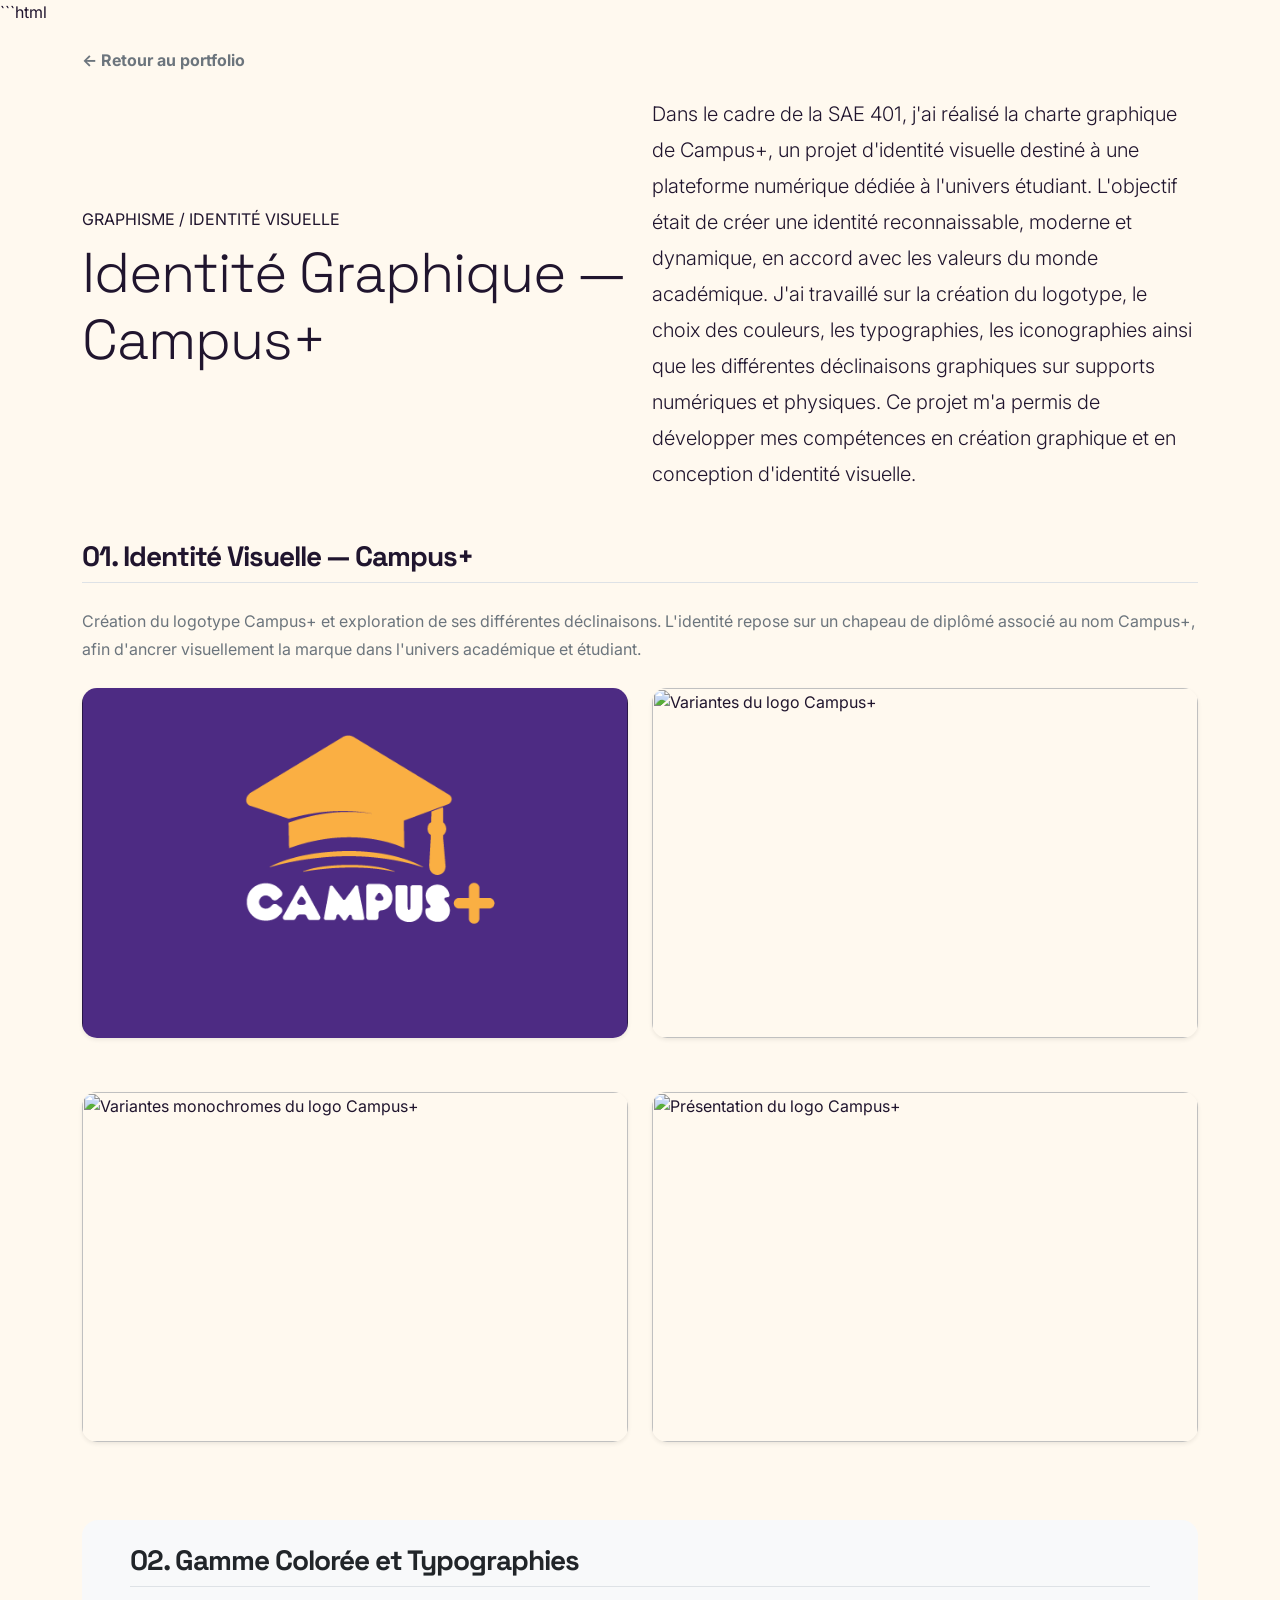
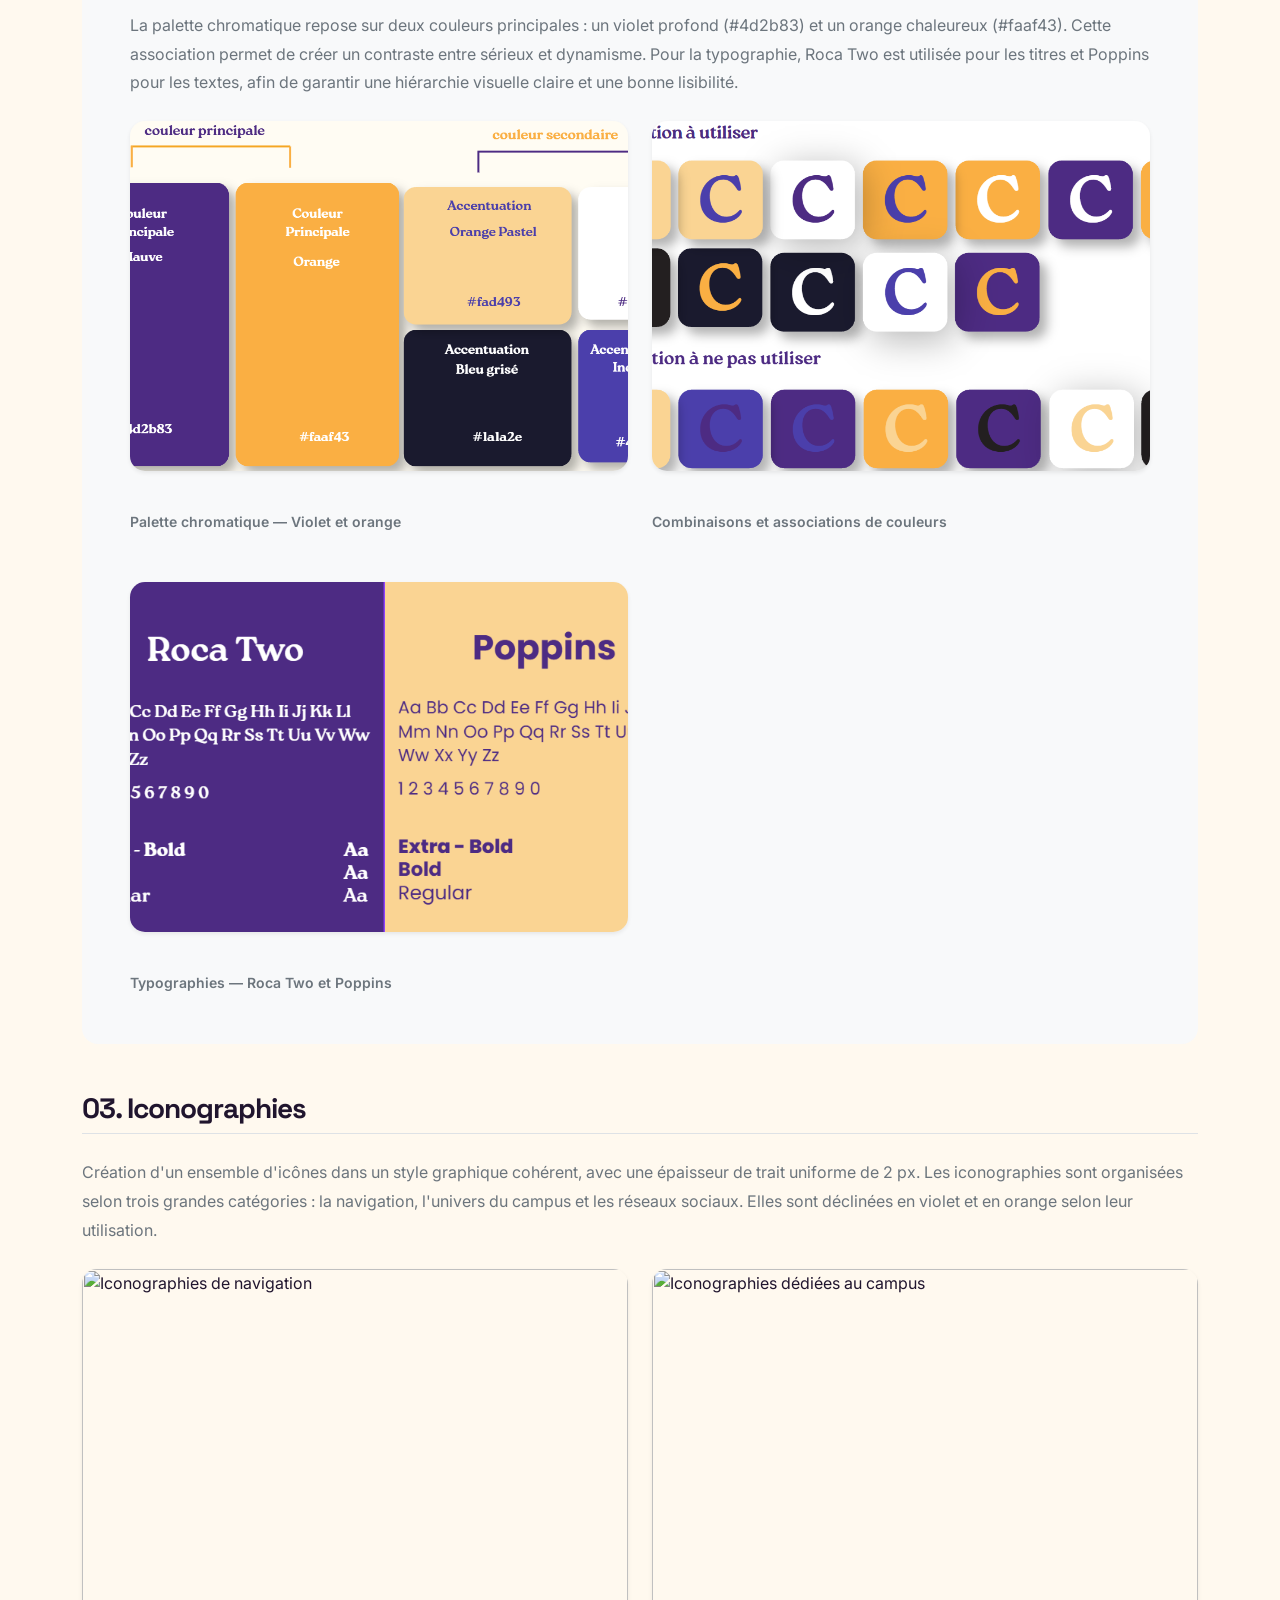
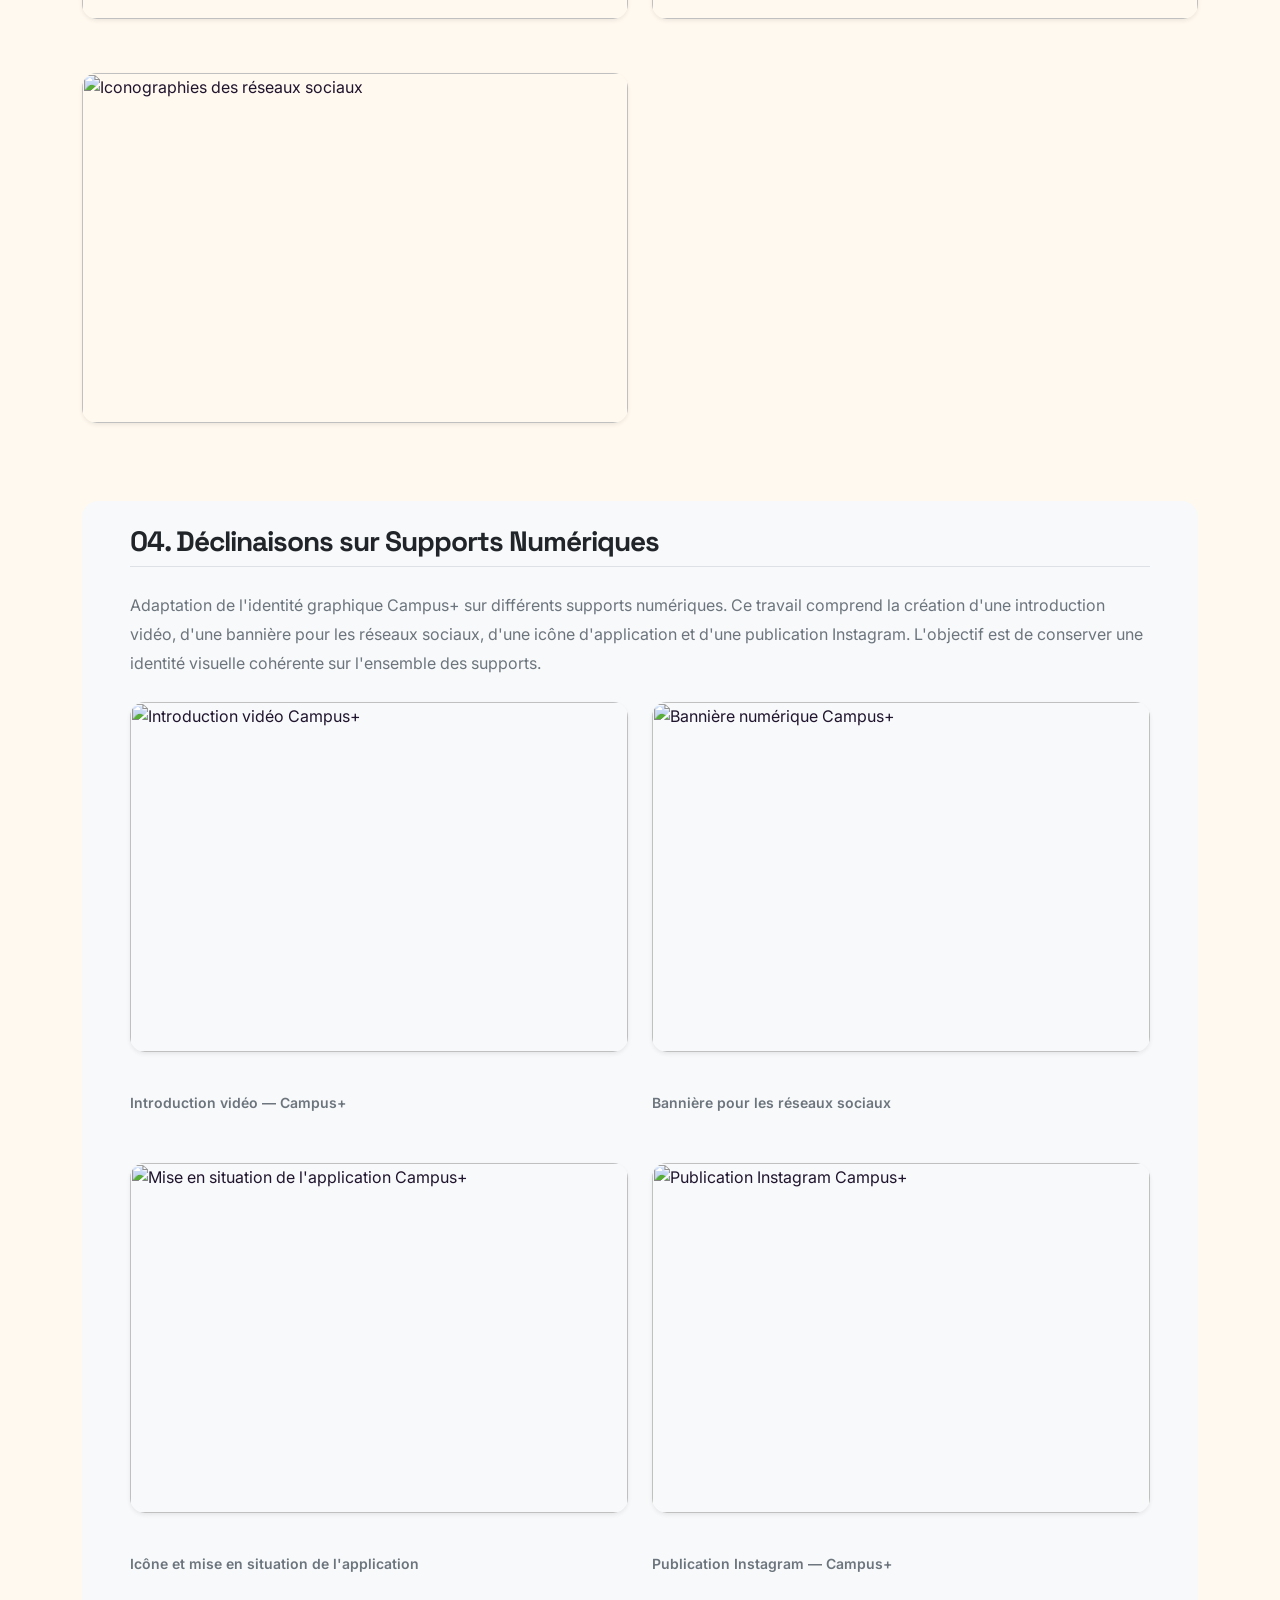
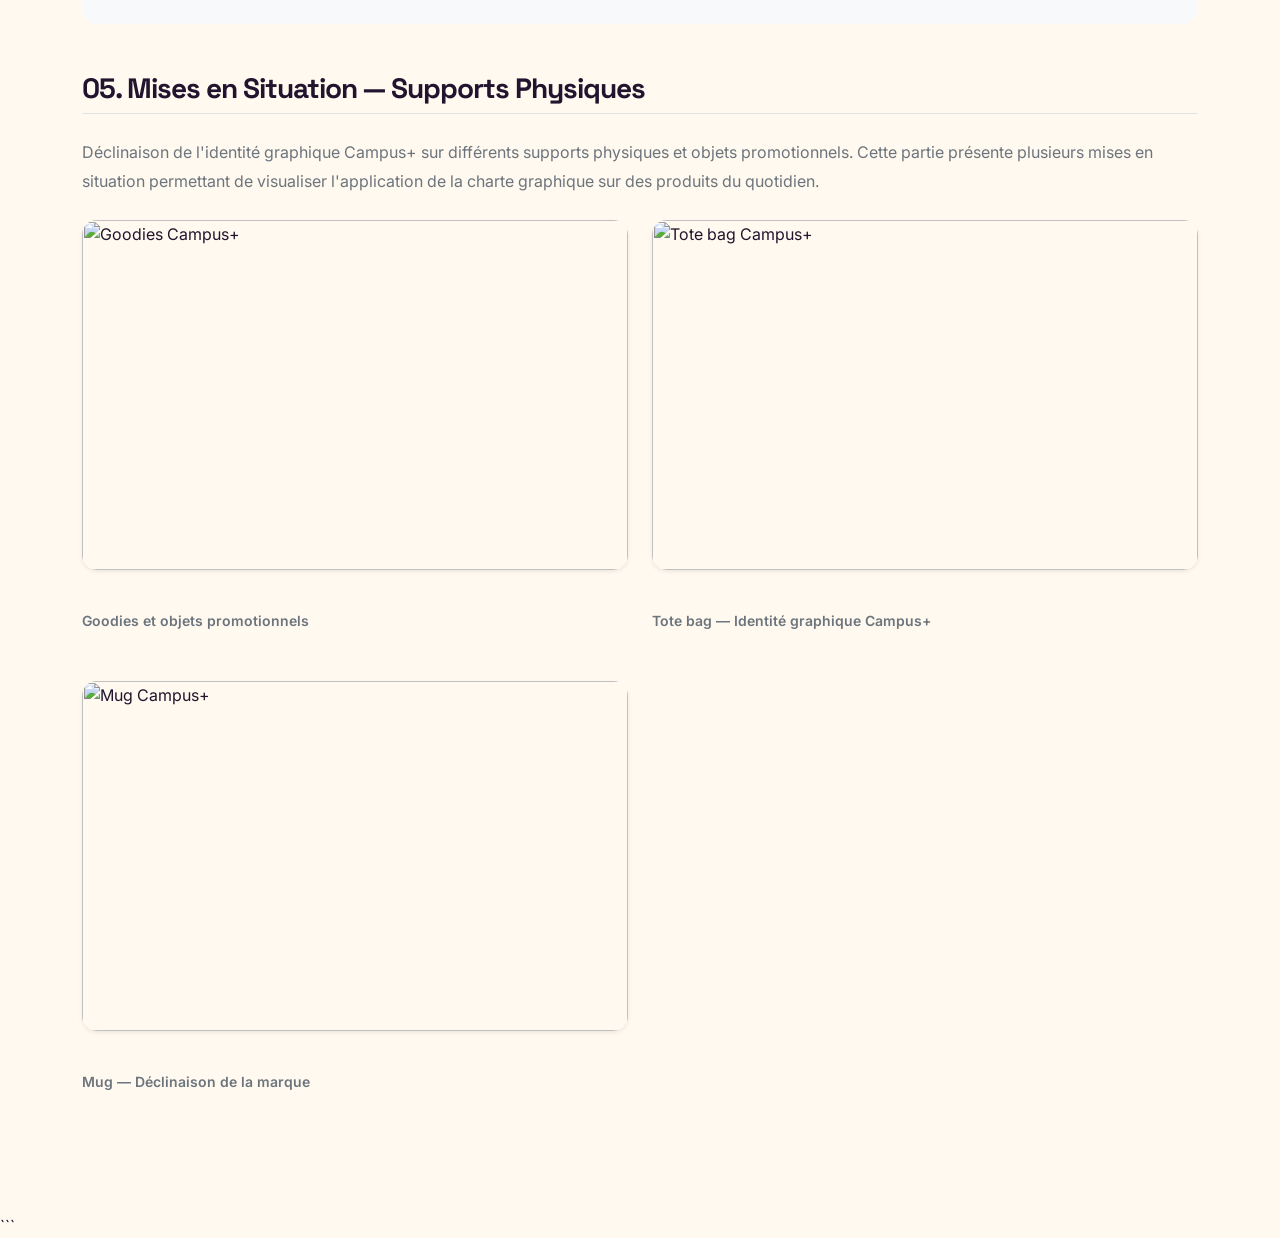
==== projetCampusPlus.html @ cddc9abd "up5" ====
```html
<!DOCTYPE html>
<html lang="fr">
<head>
    <meta charset="UTF-8">
    <meta name="viewport" content="width=device-width, initial-scale=1.0">
    
    <title>Projet Campus+ | Mon Portfolio</title>

    <link href="https://cdn.jsdelivr.net/npm/bootstrap@5.3.0/dist/css/bootstrap.min.css" rel="stylesheet">
    <link rel="stylesheet" href="style.css">
    <style>
        .project-hero { padding: 80px 0; background: #f8f9fa; }
        .project-img { border-radius: 15px; margin-bottom: 30px; width: 100%; }
        .back-link { text-decoration: none; color: #6c757d; transition: 0.3s; }
        .back-link:hover { color: #000; }
    </style>
</head>
<body>

<nav class="py-4">
    <div class="container">
        <a href="index.html" class="back-link fw-bold">← Retour au portfolio</a>
    </div>
</nav>

<article>
  
<header class="container">
    <div class="glass-header">
        <div class="row align-items-center">
            <div class="col-lg-6">
                <span class="text-muted-custom text-uppercase mb-2 d-block">
                    Graphisme / Identité Visuelle
                </span>
                <h1 class="display-4">
                    Identité Graphique — Campus+
                </h1>
            </div>
            <div class="col-lg-6">
                <p class="lead mb-0">
                    Dans le cadre de la SAE 401, j'ai réalisé la charte
                    graphique de Campus+, un projet d'identité visuelle
                    destiné à une plateforme numérique dédiée à l'univers
                    étudiant. L'objectif était de créer une identité
                    reconnaissable, moderne et dynamique, en accord avec
                    les valeurs du monde académique. J'ai travaillé sur
                    la création du logotype, le choix des couleurs,
                    les typographies, les iconographies ainsi que
                    les différentes déclinaisons graphiques sur supports
                    numériques et physiques. Ce projet m'a permis de
                    développer mes compétences en création graphique
                    et en conception d'identité visuelle.
                </p>
            </div>
        </div>
    </div>
</header>


<div class="container py-5">

    <!-- 01. Identité visuelle -->
    <section class="mb-5">
        <h3 class="fw-bold mb-4 border-bottom pb-2">
            01. Identité Visuelle — Campus+
        </h3>

        <p class="text-secondary mb-4">
            Création du logotype Campus+ et exploration de ses différentes
            déclinaisons. L'identité repose sur un chapeau de diplômé
            associé au nom Campus+, afin d'ancrer visuellement la marque
            dans l'univers académique et étudiant.
        </p>

        <div class="row g-4">

            <!-- Image 1 -->
            <div class="col-md-6">
                <div class="img-container">
                    <img src="img/cultureArtistique/DifferentsLogo.png"
                         class="project-img shadow-sm"
                         alt="Logo principal Campus+"
                         style="width: 100%; height: 350px; object-fit: cover;">
                </div>
            </div>

            <!-- Image 2 -->
            <div class="col-md-6">
                <div class="img-container">
                    <img src="img/CultureArtistique/DifferentsLogo1.png"
                         class="project-img shadow-sm"
                         alt="Variantes du logo Campus+"
                         style="width: 100%; height: 350px; object-fit: cover;">
                </div>
            </div>

            <!-- Image 3 -->
            <div class="col-md-6">
                <div class="img-container">
                    <img src="img/CultureArtistique/DifferentsLogo2.png"
                         class="project-img shadow-sm"
                         alt="Variantes monochromes du logo Campus+"
                         style="width: 100%; height: 350px; object-fit: cover;">
                </div>
            </div>

            <!-- Image 4 -->
            <div class="col-md-6">
                <div class="img-container">
                    <img src="img/CultureArtistique/DifferentsLogo3.png"
                         class="project-img shadow-sm"
                         alt="Présentation du logo Campus+"
                         style="width: 100%; height: 350px; object-fit: cover;">
                </div>
            </div>

        </div>
    </section>


    <!-- 02. Gamme colorée et typographies -->
    <section class="mb-5 py-4 bg-light rounded-4 px-3 px-md-5">
        <h3 class="fw-bold mb-4 border-bottom pb-2 text-dark">
            02. Gamme Colorée et Typographies
        </h3>

        <p class="text-secondary mb-4">
            La palette chromatique repose sur deux couleurs principales :
            un violet profond (#4d2b83) et un orange chaleureux (#faaf43).
            Cette association permet de créer un contraste entre sérieux
            et dynamisme. Pour la typographie, Roca Two est utilisée
            pour les titres et Poppins pour les textes, afin de garantir
            une hiérarchie visuelle claire et une bonne lisibilité.
        </p>

        <div class="row g-4">

            <!-- Image 1 -->
            <div class="col-md-6">
                <div class="img-container">
                    <img src="img/palette.png"
                         class="project-img shadow-sm"
                         alt="Palette de couleurs Campus+"
                         style="width: 100%; height: 350px; object-fit: cover;">
                </div>

                <p class="mt-2 mb-4 small fw-semibold text-secondary">
                    Palette chromatique — Violet et orange
                </p>
            </div>

            <!-- Image 2 -->
            <div class="col-md-6">
                <div class="img-container">
                    <img src="img/combinaisons.png"
                         class="project-img shadow-sm"
                         alt="Combinaisons de couleurs Campus+"
                         style="width: 100%; height: 350px; object-fit: cover;">
                </div>

                <p class="mt-2 mb-4 small fw-semibold text-secondary">
                    Combinaisons et associations de couleurs
                </p>
            </div>

            <!-- Image 3 -->
            <div class="col-md-6">
                <div class="img-container">
                    <img src="img/Typographie.png"
                         class="project-img shadow-sm"
                         alt="Typographies Roca Two et Poppins"
                         style="width: 100%; height: 350px; object-fit: cover;">
                </div>

                <p class="mt-2 mb-4 small fw-semibold text-secondary">
                    Typographies — Roca Two et Poppins
                </p>
            </div>

        </div>
    </section>


    <!-- 03. Iconographies -->
    <section class="mb-5">
        <h3 class="fw-bold mb-4 border-bottom pb-2">
            03. Iconographies
        </h3>

        <p class="text-secondary mb-4">
            Création d'un ensemble d'icônes dans un style graphique
            cohérent, avec une épaisseur de trait uniforme de 2 px.
            Les iconographies sont organisées selon trois grandes
            catégories : la navigation, l'univers du campus et
            les réseaux sociaux. Elles sont déclinées en violet
            et en orange selon leur utilisation.
        </p>

        <div class="row g-4">

            <!-- Image 1 -->
            <div class="col-md-6">
                <div class="img-container">
                    <img src="img/CampusPlus-icones-navigation.png"
                         class="project-img shadow-sm"
                         alt="Iconographies de navigation"
                         style="width: 100%; height: 350px; object-fit: cover;">
                </div>
            </div>

            <!-- Image 2 -->
            <div class="col-md-6">
                <div class="img-container">
                    <img src="img/CampusPlus-icones-campus.png"
                         class="project-img shadow-sm"
                         alt="Iconographies dédiées au campus"
                         style="width: 100%; height: 350px; object-fit: cover;">
                </div>
            </div>

            <!-- Image 3 -->
            <div class="col-md-6">
                <div class="img-container">
                    <img src="img/CampusPlus-icones-reseaux.png"
                         class="project-img shadow-sm"
                         alt="Iconographies des réseaux sociaux"
                         style="width: 100%; height: 350px; object-fit: cover;">
                </div>
            </div>

        </div>
    </section>


    <!-- 04. Supports numériques -->
    <section class="mb-5 py-4 bg-light rounded-4 px-3 px-md-5">
        <h3 class="fw-bold mb-4 border-bottom pb-2 text-dark">
            04. Déclinaisons sur Supports Numériques
        </h3>

        <p class="text-secondary mb-4">
            Adaptation de l'identité graphique Campus+ sur différents
            supports numériques. Ce travail comprend la création
            d'une introduction vidéo, d'une bannière pour les réseaux
            sociaux, d'une icône d'application et d'une publication
            Instagram. L'objectif est de conserver une identité
            visuelle cohérente sur l'ensemble des supports.
        </p>

        <div class="row g-4">

            <!-- Image 1 -->
            <div class="col-md-6">
                <div class="img-container">
                    <img src="img/CampusPlus-intro-video.png"
                         class="project-img shadow-sm"
                         alt="Introduction vidéo Campus+"
                         style="width: 100%; height: 350px; object-fit: cover;">
                </div>

                <p class="mt-2 mb-4 small fw-semibold text-secondary">
                    Introduction vidéo — Campus+
                </p>
            </div>

            <!-- Image 2 -->
            <div class="col-md-6">
                <div class="img-container">
                    <img src="img/CampusPlus-banniere.png"
                         class="project-img shadow-sm"
                         alt="Bannière numérique Campus+"
                         style="width: 100%; height: 350px; object-fit: cover;">
                </div>

                <p class="mt-2 mb-4 small fw-semibold text-secondary">
                    Bannière pour les réseaux sociaux
                </p>
            </div>

            <!-- Image 3 -->
            <div class="col-md-6">
                <div class="img-container">
                    <img src="img/CampusPlus-application.png"
                         class="project-img shadow-sm"
                         alt="Mise en situation de l'application Campus+"
                         style="width: 100%; height: 350px; object-fit: cover;">
                </div>

                <p class="mt-2 mb-4 small fw-semibold text-secondary">
                    Icône et mise en situation de l'application
                </p>
            </div>

            <!-- Image 4 -->
            <div class="col-md-6">
                <div class="img-container">
                    <img src="img/CampusPlus-instagram.png"
                         class="project-img shadow-sm"
                         alt="Publication Instagram Campus+"
                         style="width: 100%; height: 350px; object-fit: cover;">
                </div>

                <p class="mt-2 mb-4 small fw-semibold text-secondary">
                    Publication Instagram — Campus+
                </p>
            </div>

        </div>
    </section>


    <!-- 05. Mises en situation -->
    <section class="mb-5">
        <h3 class="fw-bold mb-4 border-bottom pb-2">
            05. Mises en Situation — Supports Physiques
        </h3>

        <p class="text-secondary mb-4">
            Déclinaison de l'identité graphique Campus+ sur différents
            supports physiques et objets promotionnels. Cette partie
            présente plusieurs mises en situation permettant de
            visualiser l'application de la charte graphique sur
            des produits du quotidien.
        </p>

        <div class="row g-4">

            <!-- Image 1 -->
            <div class="col-md-6">
                <div class="img-container">
                    <img src="img/CampusPlus-goodies.png"
                         class="project-img shadow-sm"
                         alt="Goodies Campus+"
                         style="width: 100%; height: 350px; object-fit: cover;">
                </div>

                <p class="mt-2 mb-4 small fw-semibold text-secondary">
                    Goodies et objets promotionnels
                </p>
            </div>

            <!-- Image 2 -->
            <div class="col-md-6">
                <div class="img-container">
                    <img src="img/CampusPlus-totebag.png"
                         class="project-img shadow-sm"
                         alt="Tote bag Campus+"
                         style="width: 100%; height: 350px; object-fit: cover;">
                </div>

                <p class="mt-2 mb-4 small fw-semibold text-secondary">
                    Tote bag — Identité graphique Campus+
                </p>
            </div>

            <!-- Image 3 -->
            <div class="col-md-6">
                <div class="img-container">
                    <img src="img/CampusPlus-mug.png"
                         class="project-img shadow-sm"
                         alt="Mug Campus+"
                         style="width: 100%; height: 350px; object-fit: cover;">
                </div>

                <p class="mt-2 mb-4 small fw-semibold text-secondary">
                    Mug — Déclinaison de la marque
                </p>
            </div>

        </div>
    </section>

</div>

</article>

</body>
</html>
```
---- style.css ----
/* ========================================
   PORTFOLIO SOFIANE DUBOIS — POP DESIGN
   ======================================== */

@import url('https://fonts.googleapis.com/css2?family=Space+Grotesk:wght@400;500;600;700&family=Inter:wght@400;500;600;700&display=swap');

:root {
    --bg: #fff9ef;
    --ink: #20152e;
    --purple: #713bff;
    --pink: #ff69b4;
    --yellow: #ffe66d;
    --blue: #8be9fd;
    --white: #ffffff;
    --radius: 28px;
}

html {
    scroll-behavior: smooth;
    scroll-padding-top: 100px;
}

body {
    font-family: 'Inter', sans-serif;
    background: var(--bg);
    color: var(--ink);
    overflow-x: hidden;
}

h1, h2, h3, h4, h5, .navbar-brand {
    font-family: 'Space Grotesk', sans-serif;
    letter-spacing: -1px;
}

h2 {
    font-size: clamp(2.2rem, 5vw, 4rem);
    font-weight: 700;
    margin-bottom: 30px;
}

h2::after {
    content: '.';
    color: var(--purple);
}

p {
    line-height: 1.8;
}

/* ========================================
   NAVIGATION
   ======================================== */

.navbar {
    background: rgba(255, 249, 239, 0.92);
    backdrop-filter: blur(16px);
    border-bottom: 2px solid var(--ink);
    z-index: 1000;
}

.navbar-brand {
    color: var(--ink);
    font-size: 1.5rem;
    font-weight: 700;
}

.navbar-brand:hover {
    color: var(--purple);
}

.navbar .btn {
    background: var(--purple);
    color: white;
    border: 2px solid var(--ink);
    font-weight: 700;
    padding: 10px 22px;
    transition: 0.25s ease;
}

.navbar .btn:hover {
    background: var(--yellow);
    color: var(--ink);
    transform: rotate(-3deg) scale(1.05);
}

/* ========================================
   HERO
   ======================================== */

.hero {
    position: relative;
    padding: 65px 0;
    background:
        radial-gradient(circle at 10% 20%, #ffb9d8 0 9%, transparent 9.5%),
        radial-gradient(circle at 90% 80%, #c6b5ff 0 12%, transparent 12.5%),
        var(--bg);
}

.hero::before {
    content: 'CRÉER.';
    position: absolute;
    top: 25px;
    right: 4%;
    font-family: 'Space Grotesk', sans-serif;
    font-size: clamp(3rem, 9vw, 8rem);
    font-weight: 700;
    color: transparent;
    -webkit-text-stroke: 2px rgba(113, 59, 255, 0.15);
    pointer-events: none;
    transform: rotate(-7deg);
}

.glass-card {
    position: relative;
    padding: clamp(25px, 5vw, 65px);
    background: var(--purple);
    color: white;
    border: 3px solid var(--ink);
    border-radius: var(--radius);
    box-shadow: 12px 12px 0 var(--ink);
    overflow: hidden;
    animation: appear 0.8s ease both;
}

.glass-card .display-3 {
    font-size: clamp(2.5rem, 5.3vw, 4.8rem);
    line-height: 1.04;
    letter-spacing: -3px;
}

.glass-card .lead {
    font-size: 1.1rem;
    line-height: 1.8;
}

.glass-card .btn {
    padding: 12px 22px;
    font-weight: 700;
    border: 2px solid white;
    margin: 5px 5px 5px 0;
    transition: 0.25s ease;
}

.glass-card .btn:hover {
    background: var(--yellow);
    color: var(--ink);
    border-color: var(--ink);
    transform: translateY(-4px) rotate(-2deg);
}

.hero .glass-card img {
    border: 5px solid var(--yellow) !important;
    box-shadow: 9px 9px 0 var(--ink) !important;
    transition: transform 0.4s ease;
}

.hero .glass-card img:hover {
    transform: rotate(4deg) scale(1.03);
}

/* ========================================
   COMPÉTENCES
   ======================================== */

section.py-5 .glass-card {
    background: var(--white);
    color: var(--ink);
    border: 2px solid var(--ink);
    box-shadow: 8px 8px 0 var(--pink);
}

section.py-5 .glass-card .text-white-50 {
    color: #5d5268 !important;
}

.skill-icon {
    width: 78px;
    height: 78px;
    display: flex;
    align-items: center;
    justify-content: center;
    border: 2px solid var(--ink);
    border-radius: 22px;
    background: var(--yellow);
    box-shadow: 4px 4px 0 var(--ink);
    transition: 0.3s ease;
}

/* Masque les images provisoires avec src="#" */
.skill-icon img {
    display: none;
}

.skill-icon::before {
    font-size: 2.5rem;
    line-height: 1;
}

.row.g-5 > div:nth-child(1) .skill-icon {
    background: var(--pink);
}

.row.g-5 > div:nth-child(1) .skill-icon::before {
    content: '✳';
}

.row.g-5 > div:nth-child(2) .skill-icon {
    background: var(--blue);
}

.row.g-5 > div:nth-child(2) .skill-icon::before {
    content: '⌕';
}

.row.g-5 > div:nth-child(3) .skill-icon {
    background: var(--yellow);
}

.row.g-5 > div:nth-child(3) .skill-icon::before {
    content: '✦';
}

.row.g-5 > div:hover .skill-icon {
    transform: rotate(-8deg) translateY(-5px);
}

section.py-5 .glass-card h3 {
    font-size: 1.6rem;
}

/* ========================================
   LOGICIELS — BANDEAU ANIMÉ
   ======================================== */

.software-slider {
    overflow: hidden;
    padding: 25px 0;
    border-color: rgba(32, 21, 46, 0.2) !important;
    background: var(--yellow);
}

.software-track {
    display: flex;
    width: max-content;
    align-items: center;
    gap: 45px;
    animation: marquee 28s linear infinite;
}

.software-slider:hover .software-track {
    animation-play-state: paused;
}

.slide {
    display: flex;
    align-items: center;
    gap: 13px;
    color: var(--ink);
    font-family: 'Space Grotesk', sans-serif;
    font-size: 1.1rem;
    font-weight: 700;
    white-space: nowrap;
}

.slide img {
    width: 48px;
    height: 48px;
    object-fit: contain;
    transition: transform 0.3s ease;
}

.slide:hover img {
    transform: scale(1.15) rotate(-8deg);
}

/* ========================================
   PROJETS
   ======================================== */

#projets {
    padding-top: 90px !important;
    padding-bottom: 100px !important;
    background:
        radial-gradient(circle at 90% 10%, #ffcee5 0 100px, transparent 102px),
        var(--bg);
}

#projets h2 {
    display: inline-block;
    background: var(--yellow);
    padding: 10px 22px;
    border: 2px solid var(--ink);
    box-shadow: 6px 6px 0 var(--ink);
    transform: rotate(-2deg);
    margin-bottom: 45px !important;
}

#projets h2::after {
    content: '';
}

.portfolio-item {
    height: 100%;
    padding: 12px 12px 22px;
    background: white;
    border: 2px solid var(--ink);
    border-radius: 22px;
    box-shadow: 6px 6px 0 var(--ink);
    transition:
        transform 0.3s ease,
        box-shadow 0.3s ease;
}

.portfolio-item:hover {
    transform: translateY(-8px) rotate(-1deg);
    box-shadow: 11px 11px 0 var(--purple);
}

.img-wrapper {
    width: 100%;
    height: 260px;
    overflow: hidden;
    border-radius: 15px;
    background: #eee7ff;
}

.img-wrapper img {
    width: 100%;
    height: 100%;
    object-fit: cover;
    transition: transform 0.5s ease;
}

.portfolio-item:hover .img-wrapper img {
    transform: scale(1.07);
}

.portfolio-item h5 {
    color: var(--ink);
    font-size: 1.35rem;
    margin: 18px 8px 6px;
}

.portfolio-item p {
    display: inline-block;
    color: var(--purple) !important;
    font-weight: 700;
    font-size: 0.7rem;
    letter-spacing: 1.3px;
    margin: 0 8px;
}

/* ========================================
   CONTACT
   ======================================== */

footer {
    padding: 85px 0;
    background: var(--ink);
    color: white;
    border-top: 7px solid var(--pink);
}

footer h3 {
    font-size: clamp(1.5rem, 4vw, 3rem);
    color: var(--yellow);
    overflow-wrap: anywhere;
}

footer .container > p {
    color: #e5dcef !important;
    font-weight: 600;
    text-transform: uppercase;
    letter-spacing: 2px;
    font-size: 0.85rem;
}

footer a {
    color: white !important;
    opacity: 1 !important;
    transition: color 0.2s ease;
}

footer a:hover {
    color: var(--pink) !important;
}

/* ========================================
   ANIMATIONS
   ======================================== */

@keyframes marquee {
    from {
        transform: translateX(0);
    }
    to {
        transform: translateX(-50%);
    }
}

@keyframes appear {
    from {
        opacity: 0;
        transform: translateY(20px);
    }
    to {
        opacity: 1;
        transform: translateY(0);
    }
}

/* ========================================
   RESPONSIVE
   ======================================== */

@media (max-width: 767px) {
    .hero {
        padding: 35px 0;
    }

    .hero::before {
        top: 0;
        right: 2%;
    }

    .glass-card {
        padding: 28px 22px;
        box-shadow: 6px 6px 0 var(--ink);
    }

    .glass-card .display-3 {
        letter-spacing: -1.5px;
    }

    .hero .glass-card img {
        max-height: 280px !important;
    }

    section.py-5 .glass-card {
        padding: 28px !important;
    }

    #projets {
        padding-top: 55px !important;
        padding-bottom: 60px !important;
    }

    .img-wrapper {
        height: 230px;
    }

    footer {
        padding: 60px 15px;
    }

    .software-track {
        gap: 28px;
    }
}

@media (prefers-reduced-motion: reduce) {
    *,
    *::before,
    *::after {
        scroll-behavior: auto !important;
        animation-duration: 0.01ms !important;
        animation-iteration-count: 1 !important;
        transition-duration: 0.01ms !important;
    }
}
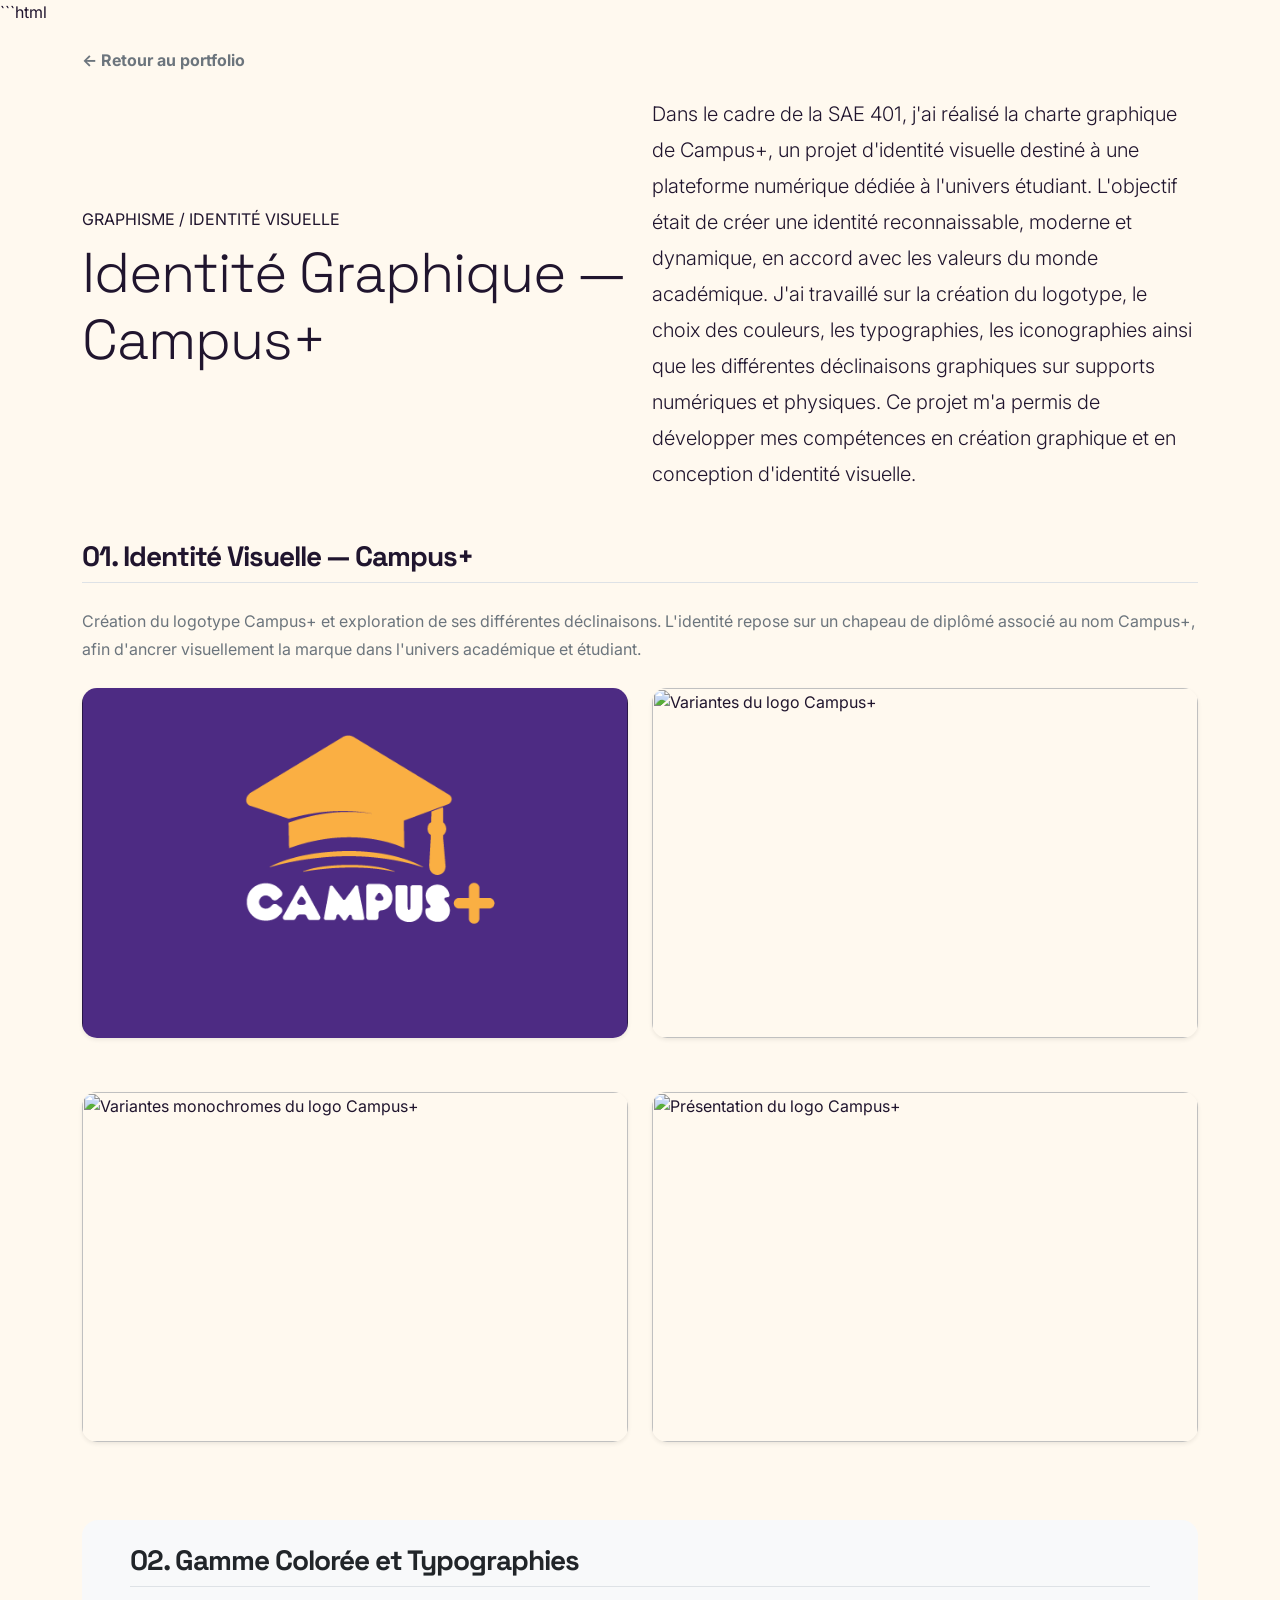
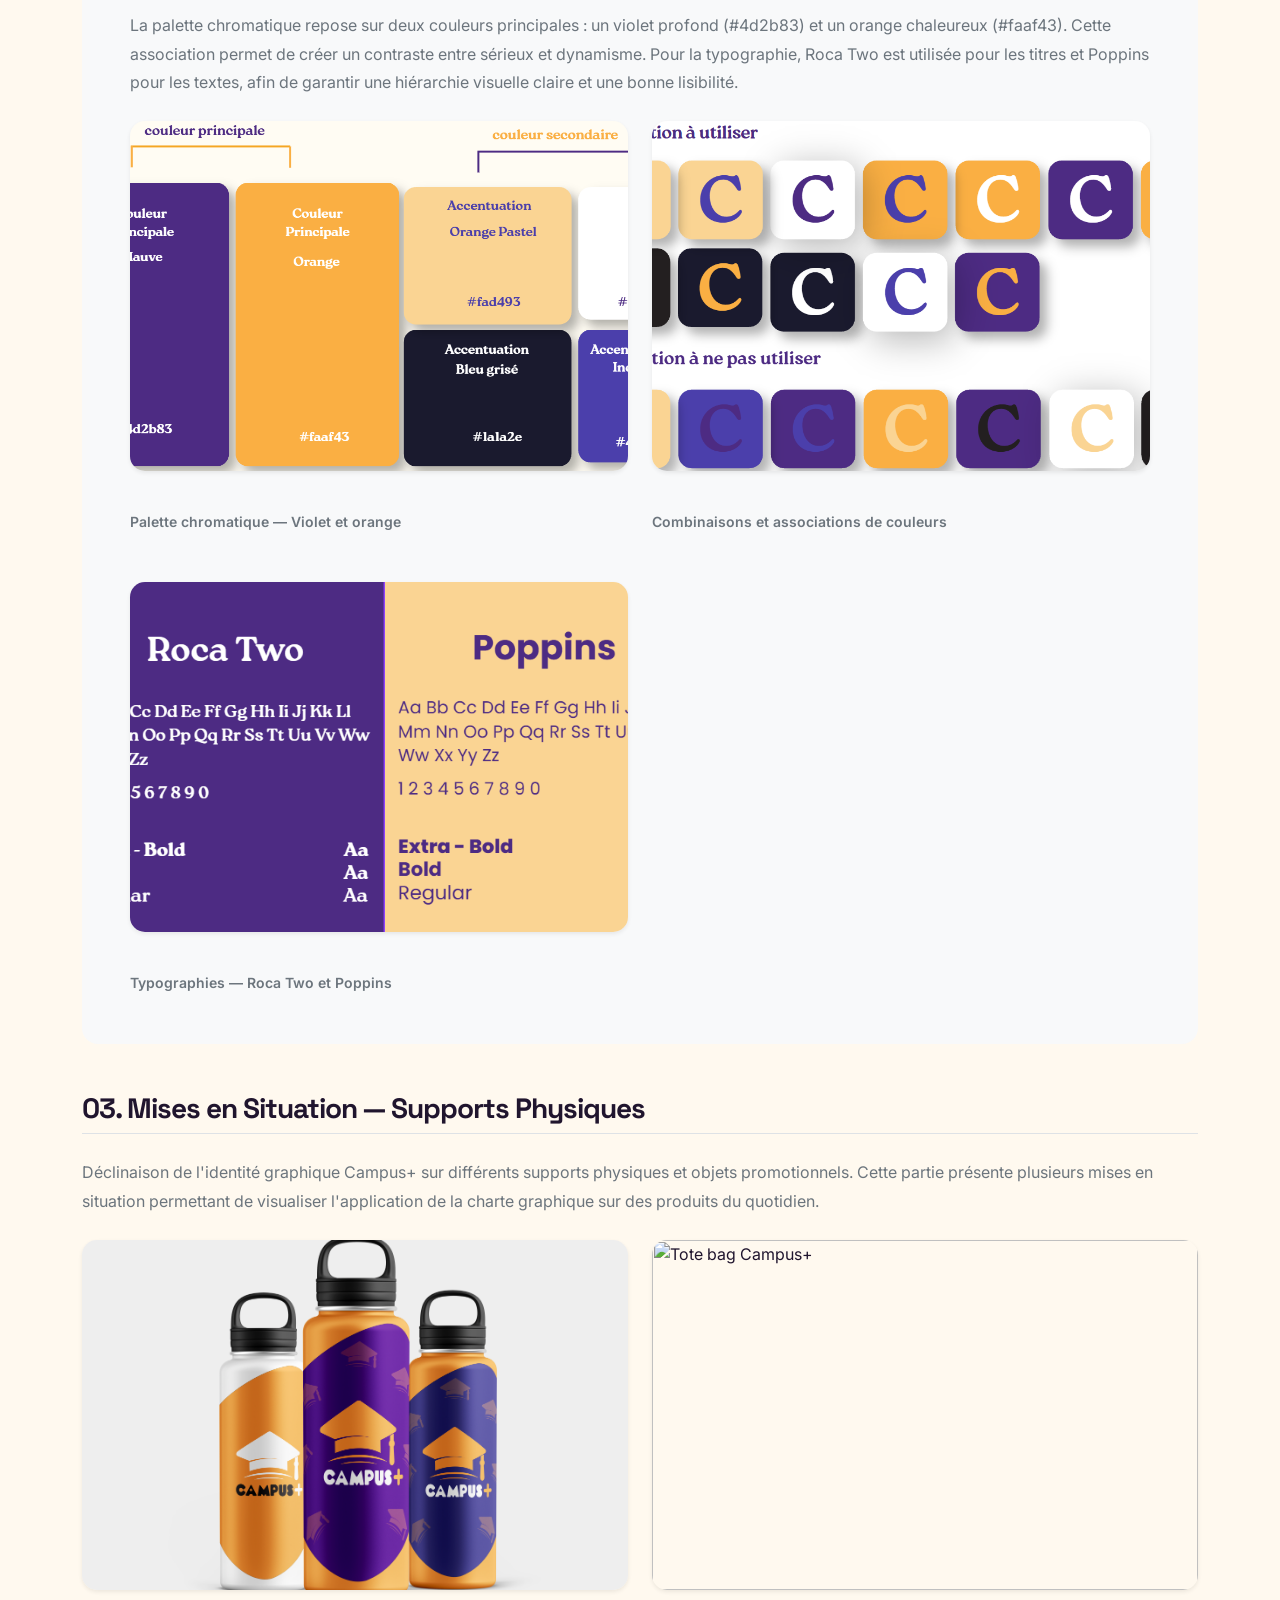
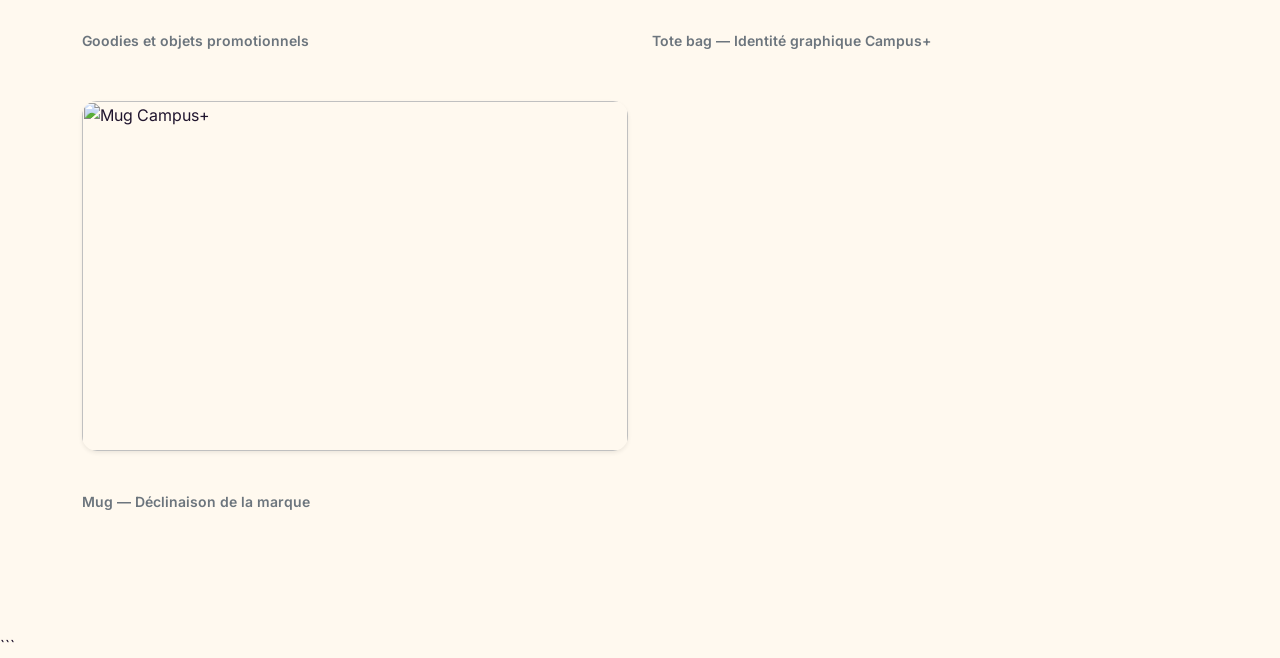
==== commit eb90d75b: "up6" ====
--- a/projetCampusPlus.html
+++ b/projetCampusPlus.html
@@ -182,138 +182,11 @@
     </section>
 
 
-    <!-- 03. Iconographies -->
-    <section class="mb-5">
-        <h3 class="fw-bold mb-4 border-bottom pb-2">
-            03. Iconographies
-        </h3>
-
-        <p class="text-secondary mb-4">
-            Création d'un ensemble d'icônes dans un style graphique
-            cohérent, avec une épaisseur de trait uniforme de 2 px.
-            Les iconographies sont organisées selon trois grandes
-            catégories : la navigation, l'univers du campus et
-            les réseaux sociaux. Elles sont déclinées en violet
-            et en orange selon leur utilisation.
-        </p>
-
-        <div class="row g-4">
-
-            <!-- Image 1 -->
-            <div class="col-md-6">
-                <div class="img-container">
-                    <img src="img/CampusPlus-icones-navigation.png"
-                         class="project-img shadow-sm"
-                         alt="Iconographies de navigation"
-                         style="width: 100%; height: 350px; object-fit: cover;">
-                </div>
-            </div>
-
-            <!-- Image 2 -->
-            <div class="col-md-6">
-                <div class="img-container">
-                    <img src="img/CampusPlus-icones-campus.png"
-                         class="project-img shadow-sm"
-                         alt="Iconographies dédiées au campus"
-                         style="width: 100%; height: 350px; object-fit: cover;">
-                </div>
-            </div>
-
-            <!-- Image 3 -->
-            <div class="col-md-6">
-                <div class="img-container">
-                    <img src="img/CampusPlus-icones-reseaux.png"
-                         class="project-img shadow-sm"
-                         alt="Iconographies des réseaux sociaux"
-                         style="width: 100%; height: 350px; object-fit: cover;">
-                </div>
-            </div>
-
-        </div>
-    </section>
-
-
-    <!-- 04. Supports numériques -->
-    <section class="mb-5 py-4 bg-light rounded-4 px-3 px-md-5">
-        <h3 class="fw-bold mb-4 border-bottom pb-2 text-dark">
-            04. Déclinaisons sur Supports Numériques
-        </h3>
-
-        <p class="text-secondary mb-4">
-            Adaptation de l'identité graphique Campus+ sur différents
-            supports numériques. Ce travail comprend la création
-            d'une introduction vidéo, d'une bannière pour les réseaux
-            sociaux, d'une icône d'application et d'une publication
-            Instagram. L'objectif est de conserver une identité
-            visuelle cohérente sur l'ensemble des supports.
-        </p>
-
-        <div class="row g-4">
-
-            <!-- Image 1 -->
-            <div class="col-md-6">
-                <div class="img-container">
-                    <img src="img/CampusPlus-intro-video.png"
-                         class="project-img shadow-sm"
-                         alt="Introduction vidéo Campus+"
-                         style="width: 100%; height: 350px; object-fit: cover;">
-                </div>
-
-                <p class="mt-2 mb-4 small fw-semibold text-secondary">
-                    Introduction vidéo — Campus+
-                </p>
-            </div>
-
-            <!-- Image 2 -->
-            <div class="col-md-6">
-                <div class="img-container">
-                    <img src="img/CampusPlus-banniere.png"
-                         class="project-img shadow-sm"
-                         alt="Bannière numérique Campus+"
-                         style="width: 100%; height: 350px; object-fit: cover;">
-                </div>
-
-                <p class="mt-2 mb-4 small fw-semibold text-secondary">
-                    Bannière pour les réseaux sociaux
-                </p>
-            </div>
-
-            <!-- Image 3 -->
-            <div class="col-md-6">
-                <div class="img-container">
-                    <img src="img/CampusPlus-application.png"
-                         class="project-img shadow-sm"
-                         alt="Mise en situation de l'application Campus+"
-                         style="width: 100%; height: 350px; object-fit: cover;">
-                </div>
-
-                <p class="mt-2 mb-4 small fw-semibold text-secondary">
-                    Icône et mise en situation de l'application
-                </p>
-            </div>
-
-            <!-- Image 4 -->
-            <div class="col-md-6">
-                <div class="img-container">
-                    <img src="img/CampusPlus-instagram.png"
-                         class="project-img shadow-sm"
-                         alt="Publication Instagram Campus+"
-                         style="width: 100%; height: 350px; object-fit: cover;">
-                </div>
-
-                <p class="mt-2 mb-4 small fw-semibold text-secondary">
-                    Publication Instagram — Campus+
-                </p>
-            </div>
-
-        </div>
-    </section>
-
 
     <!-- 05. Mises en situation -->
     <section class="mb-5">
         <h3 class="fw-bold mb-4 border-bottom pb-2">
-            05. Mises en Situation — Supports Physiques
+            03. Mises en Situation — Supports Physiques
         </h3>
 
         <p class="text-secondary mb-4">
@@ -329,7 +202,7 @@
             <!-- Image 1 -->
             <div class="col-md-6">
                 <div class="img-container">
-                    <img src="img/CampusPlus-goodies.png"
+                    <img src="img/cultureArtistique/Mock-upGourdes.png"
                          class="project-img shadow-sm"
                          alt="Goodies Campus+"
                          style="width: 100%; height: 350px; object-fit: cover;">
@@ -343,7 +216,7 @@
             <!-- Image 2 -->
             <div class="col-md-6">
                 <div class="img-container">
-                    <img src="img/CampusPlus-totebag.png"
+                    <img src="img/cultureArtistique/Mock-upToteBag.png"
                          class="project-img shadow-sm"
                          alt="Tote bag Campus+"
                          style="width: 100%; height: 350px; object-fit: cover;">
